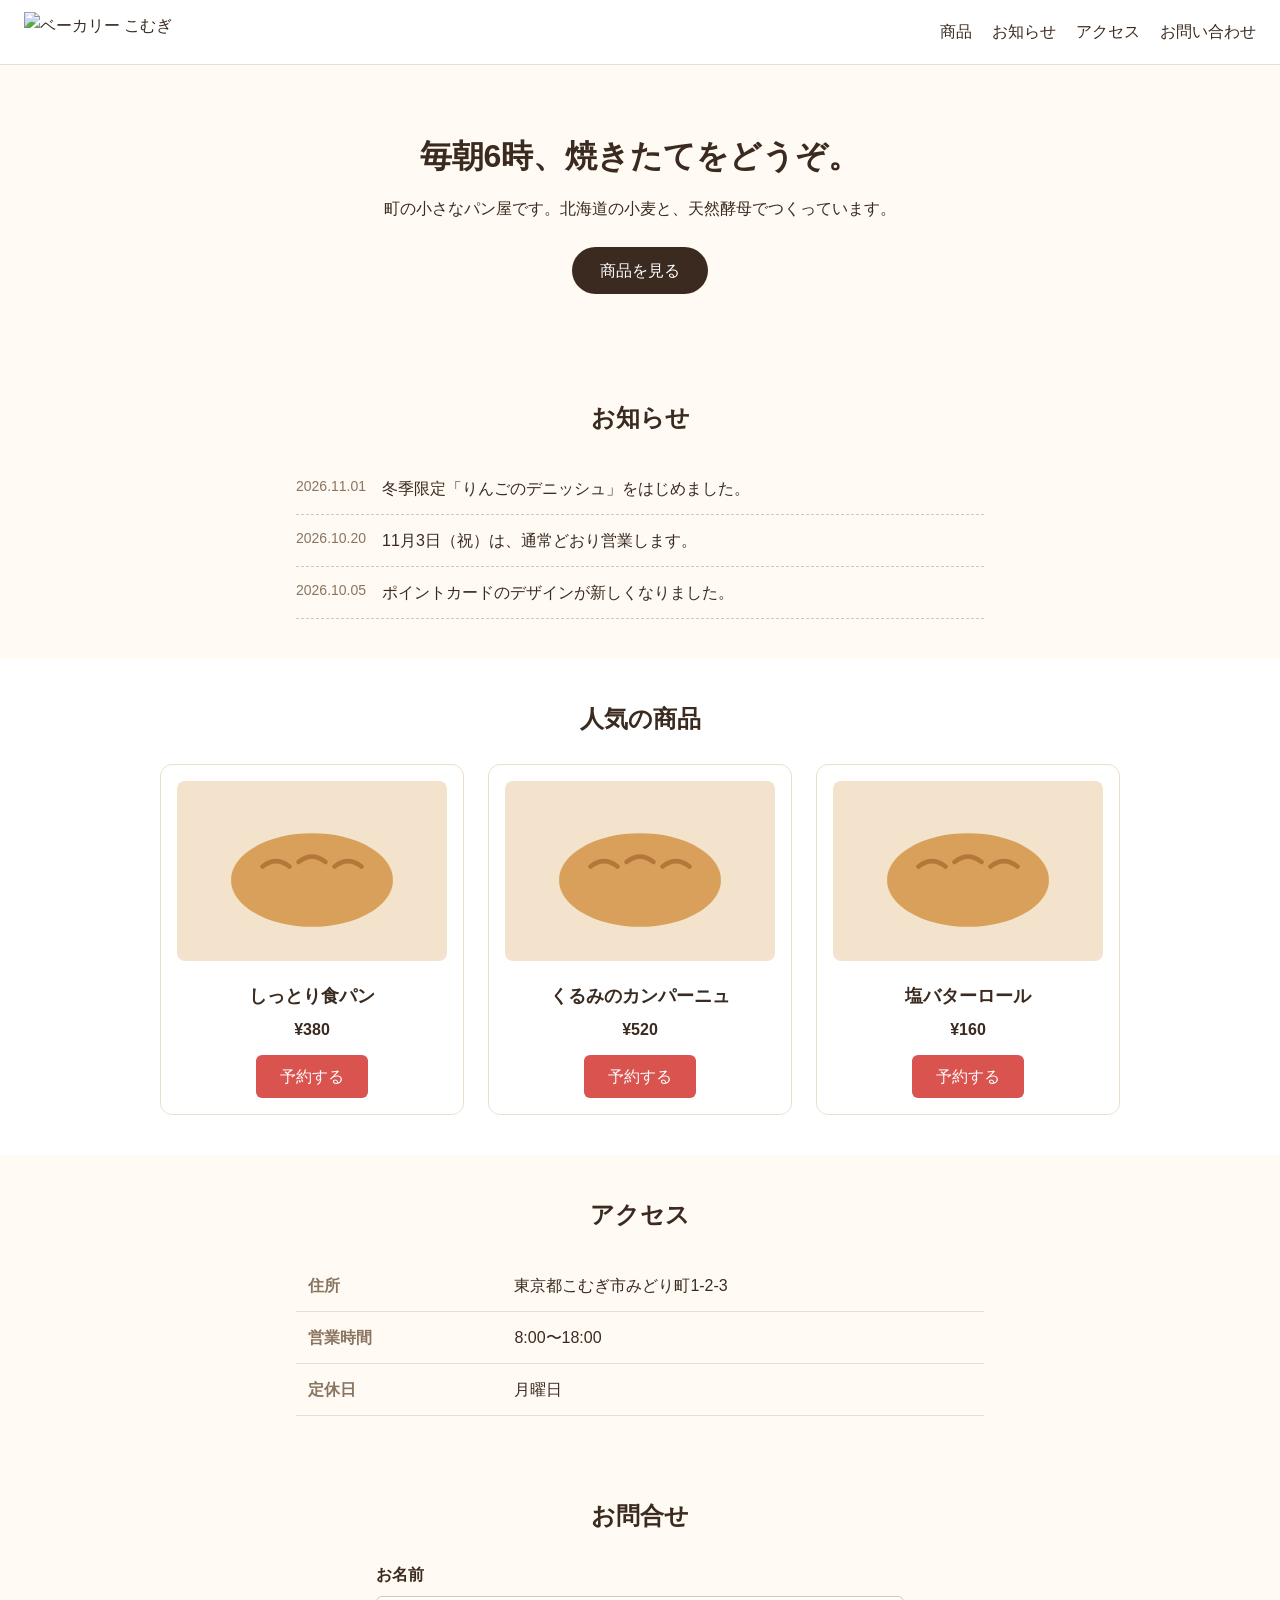
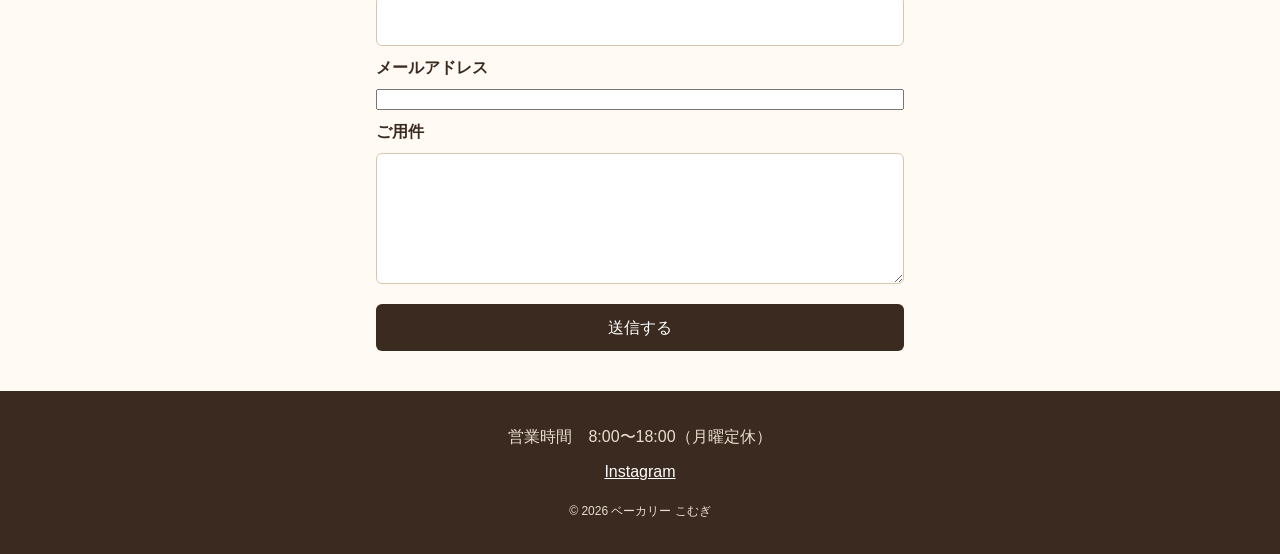
==== 261106 /index.html @ 7a38b8bb "261106 受け取ったまま" ====
<!DOCTYPE html>
<html lang="ja">
<head>
  <meta charset="UTF-8">
  <meta name="viewport" content="width=device-width, initial-scale=1.0">
  <title>Document</title>
  <link rel="stylesheet" href="css/style.css">
</head>
<body>
  <header class="site-header">
    <img class="site-header__logo" src="images/logo.svg" alt="ベーカリー こむぎ">
    <nav>
      <ul class="site-header__nav">
        <li><a class="site-header__link" href="#products">商品</a></li>
        <li><a class="site-header__link" href="#news">お知らせ</a></li>
        <li><a class="site-header__link" href="#acess">アクセス</a></li>
        <li><a class="site-header__link" href="#contact">お問い合わせ</a></li>
      </ul>
    </nav>
  </header>

  <div class="hero">
    <h1 class="hero__title">毎朝6時、焼きたてをどうぞ。</h1>
    <p class="hero__text">町の小さなパン屋です。北海道の小麦と、天然酵母でつくっています。</p>
    <a class="hero__button" href="#products">商品を見る</a>
  </div>

  <section class="news" id="news">
    <h2 class="section-title">お知らせ</h2>
    <ul class="newsList">
      <li class="newsList-item"><span class="date">2026.11.01</span><span class="text">冬季限定「りんごのデニッシュ」をはじめました。</span></li>
      <li class="newsList-item"><span class="date">2026.10.20</span><span class="text">11月3日（祝）は、通常どおり営業します。</span></li>
      <li class="newsList-item"><span class="date">2026.10.05</span><span class="text">ポイントカードのデザインが新しくなりました。</span></li>
    </ul>
  </section>

  <section class="products" id="products">
    <h2 class="section-title">人気の商品</h2>
    <div class="products__list">
      <div class="product-card">
        <img class="product-card__image" src="img/bread.svg">
        <h3 class="product-card__name">しっとり食パン</h3>
        <p class="product-card__price">¥380</p>
        <a class="product-card__button" href="#contact">予約する</a>
      </div>
      <div class="product-card">
        <img class="product-card__image" src="img/bread.svg">
        <h3 class="product-card__name">くるみのカンパーニュ</h3>
        <p class="product-card__price">¥520</p>
        <a class="product-card__button" href="#contact">予約する</a>
      </div>
      <div class="product-card">
        <img class="product-card__image" src="img/bread.svg">
        <h3 class="product-card__name">塩バターロール</h3>
        <p class="product-card__price">¥160</p>
        <a class="product-card__button" href="#contact">予約する</a>
      </div>
    </div>
    </div>
  </section>

  <section class="access" id="access">
    <h2 class="section-title">アクセス</h2>
    <table class="access__table">
      <tr><th>住所</th><td>東京都こむぎ市みどり町1-2-3</td></tr>
      <tr><th>営業時間</th><td>8:00〜18:00</td></tr>
      <tr><th>定休日</th><td>月曜日</td></tr>
    </table>
  </section>

  <section class="contact" id="contact">
    <h2 class="section-title">お問合せ</h2>
    <form class="contact__form">
      <label class="contact__label" for="name">お名前</label>
      <input class="contact__input" type="text" id="username" name="name">
      <label class="contact__label" for="email">メールアドレス</label>
      <input type="email" id="email" name="email">
      <label class="contact__label" for="message">ご用件</label>
      <textarea class="contact__input" id="message" name="message" rows="4"></textarea>
      <button class="contact__button" type="submit">送信する</button>
    </form>
  </section>

  <footer class="site-footer">
    <p class="site-footer__hours">営業時間　8:00〜18:00（月曜定休）</p>
    <a class="site-footer__link" href="">Instagram</a>
    <p class="site-footer__copy">© 2026 ベーカリー こむぎ</p>
  </footer>
</body>
</html>
---- 261106 /css/style.css ----
/* ベーカリー こむぎ */
* {
  box-sizing: border-box;
}

body {
  margin: 0;
  font-family: sans-serif;
  color: #3a2a1f;
  background: #fffaf3;
  line-height: 1.7;
}

/* ===== ヘッダー ===== */
.site-header {
  display: flex;
  justify-content: space-between;
  align-items: center;
  padding: 12px 24px;
  background: #fff;
  border-bottom: 1px solid #eadfce;
}

.site-header__logo {
  height: 40px;
}

.site-header__nav {
  display: flex;
  gap: 20px;
  margin: 0;
  padding: 0;
  list-style: none;
}

.site-header__link {
  color: #3a2a1f;
  text-decoration: none;
}

/* ===== メインビジュアル ===== */
.hero {
  width: 1100px;
  margin: 0 auto;
  padding: 64px 24px;
  text-align: center;
}

.hero__title {
  margin: 0 0 12px;
  font-size: 32px;
}

.hero__text {
  margin: 0 0 24px;
}

.hero__button {
  display: inline-block;
  padding: 10px 28px;
  border-radius: 999px;
  background: #3a2a1f;
  color: #fff;
  text-decoration: none;
}

/* ===== 見出し ===== */
.section-title {
  margin: 0 0 24px;
  font-size: 24px;
  text-align: center;
}

/* ===== お知らせ ===== */
.news {
  max-width: 720px;
  margin: 0 auto;
  padding: 40px 16px;
}

.newsList {
  margin: 0;
  padding: 0;
  list-style: none;
}

.newsList-item {
  display: flex;
  gap: 16px;
  padding: 12px 0;
  border-bottom: 1px dashed #d8c7ae;
}

.date {
  color: #8a7560;
  font-size: 14px;
}

/* ===== 商品 ===== */
.products {
  padding: 40px 16px;
  background: #fff;
}

.products__list {
  display: flex;
  gap: 24px;
  max-width: 960px;
  margin: 0 auto;
}

.product-card {
  flex: 1;
  padding: 16px;
  border: 1px solid #eadfce;
  border-radius: 12px;
  text-align: center;
}

.product-card__image {
  width: 100%;
  border-radius: 8px;
}

.product-card__name {
  margin: 12px 0 4px;
  font-size: 18px;
}

.product-card__price {
  margin: 0 0 12px;
  font-weight: bold;
}

.products .product-card .product-card__button {
  display: inline-block;
  padding: 8px 24px;
  border-radius: 6px;
  background: #d9534f;
  color: #fff;
  text-decoration: none;
}

.product-card__button:hover {
  background: #a63f2c;
}

/* ===== アクセス ===== */
.access {
  max-width: 720px;
  margin: 0 auto;
  padding: 40px 16px;
}

.access__table {
  width: 100%;
  border-collapse: collapse;
}

.access__table th,
.access__table td {
  padding: 12px;
  border-bottom: 1px solid #eadfce;
  text-align: left;
}

.access__table th {
  width: 30%;
  color: #8a7560;
}

/* ===== お問い合わせ ===== */
.contact {
  max-width: 560px;
  margin: 0 auto;
  padding: 40px 16px;
}

.contact__form {
  display: grid;
  gap: 8px;
}

.contact__label {
  font-weight: bold;
}

.contact__input {
  padding: 10px;
  border: 1px solid #d8c7ae;
  border-radius: 6px;
  font: inherit;
}

.contact__input:focus {
  outline: 3px solid #c8553d;
}

.contact__button {
  margin-top: 12px;
  padding: 10px;
  border: none;
  border-radius: 6px;
  background: #3a2a1f;
  color: #fff;
  font: inherit;
}

/* ===== フッター ===== */
.site-footer {
  padding: 32px 16px;
  background: #3a2a1f;
  color: #eadfce;
  text-align: center;
}

.site-footer__hours {
  margin: 0 0 8px;
}

.site-footer__link {
  color: #fff;
}

.site-footer__copy {
  margin: 16px 0 0;
  font-size: 12px;
}

@media (max-width: 600px) {
  .site-header {
    flex-direction: column;
    gap: 8px;
  }

  .products__list {
    flex-direction: column;
  }
}
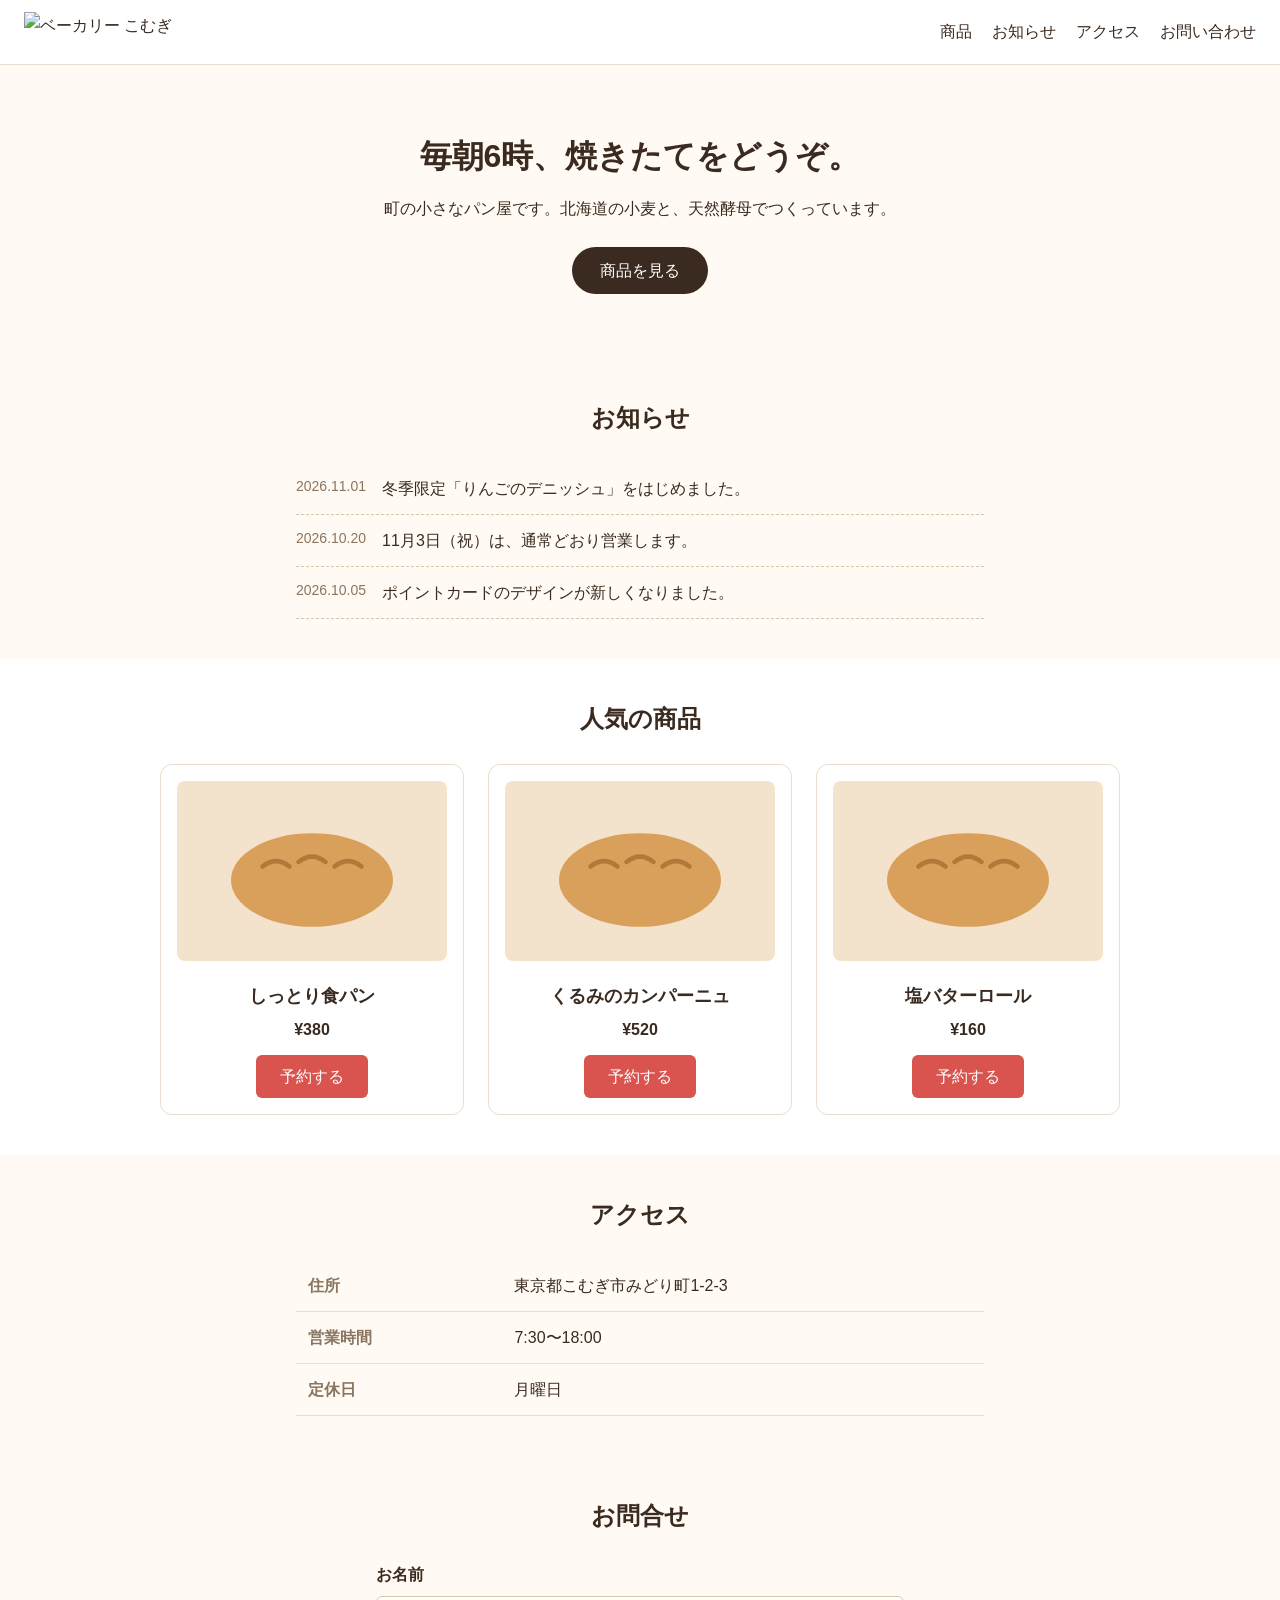
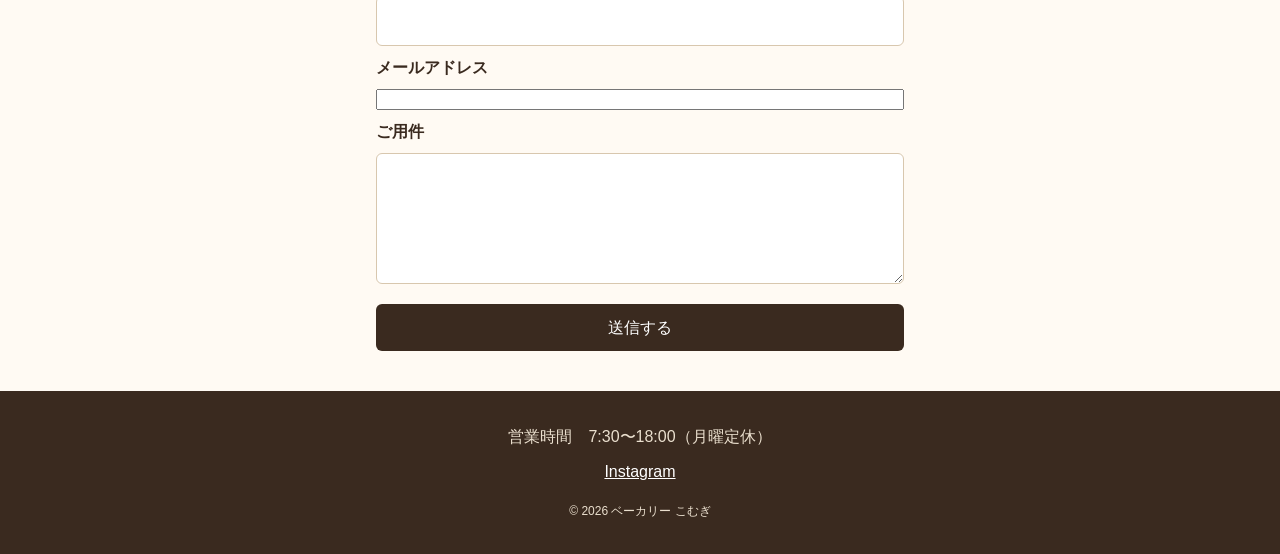
==== commit c0ee9a27: "KMG-101" ====
--- a/261106 /index.html
+++ b/261106 /index.html
@@ -63,7 +63,7 @@
     <h2 class="section-title">アクセス</h2>
     <table class="access__table">
       <tr><th>住所</th><td>東京都こむぎ市みどり町1-2-3</td></tr>
-      <tr><th>営業時間</th><td>8:00〜18:00</td></tr>
+      <tr><th>営業時間</th><td>7:30〜18:00</td></tr>
       <tr><th>定休日</th><td>月曜日</td></tr>
     </table>
   </section>
@@ -82,7 +82,7 @@
   </section>
 
   <footer class="site-footer">
-    <p class="site-footer__hours">営業時間　8:00〜18:00（月曜定休）</p>
+    <p class="site-footer__hours">営業時間　7:30〜18:00（月曜定休）</p>
     <a class="site-footer__link" href="">Instagram</a>
     <p class="site-footer__copy">© 2026 ベーカリー こむぎ</p>
   </footer>
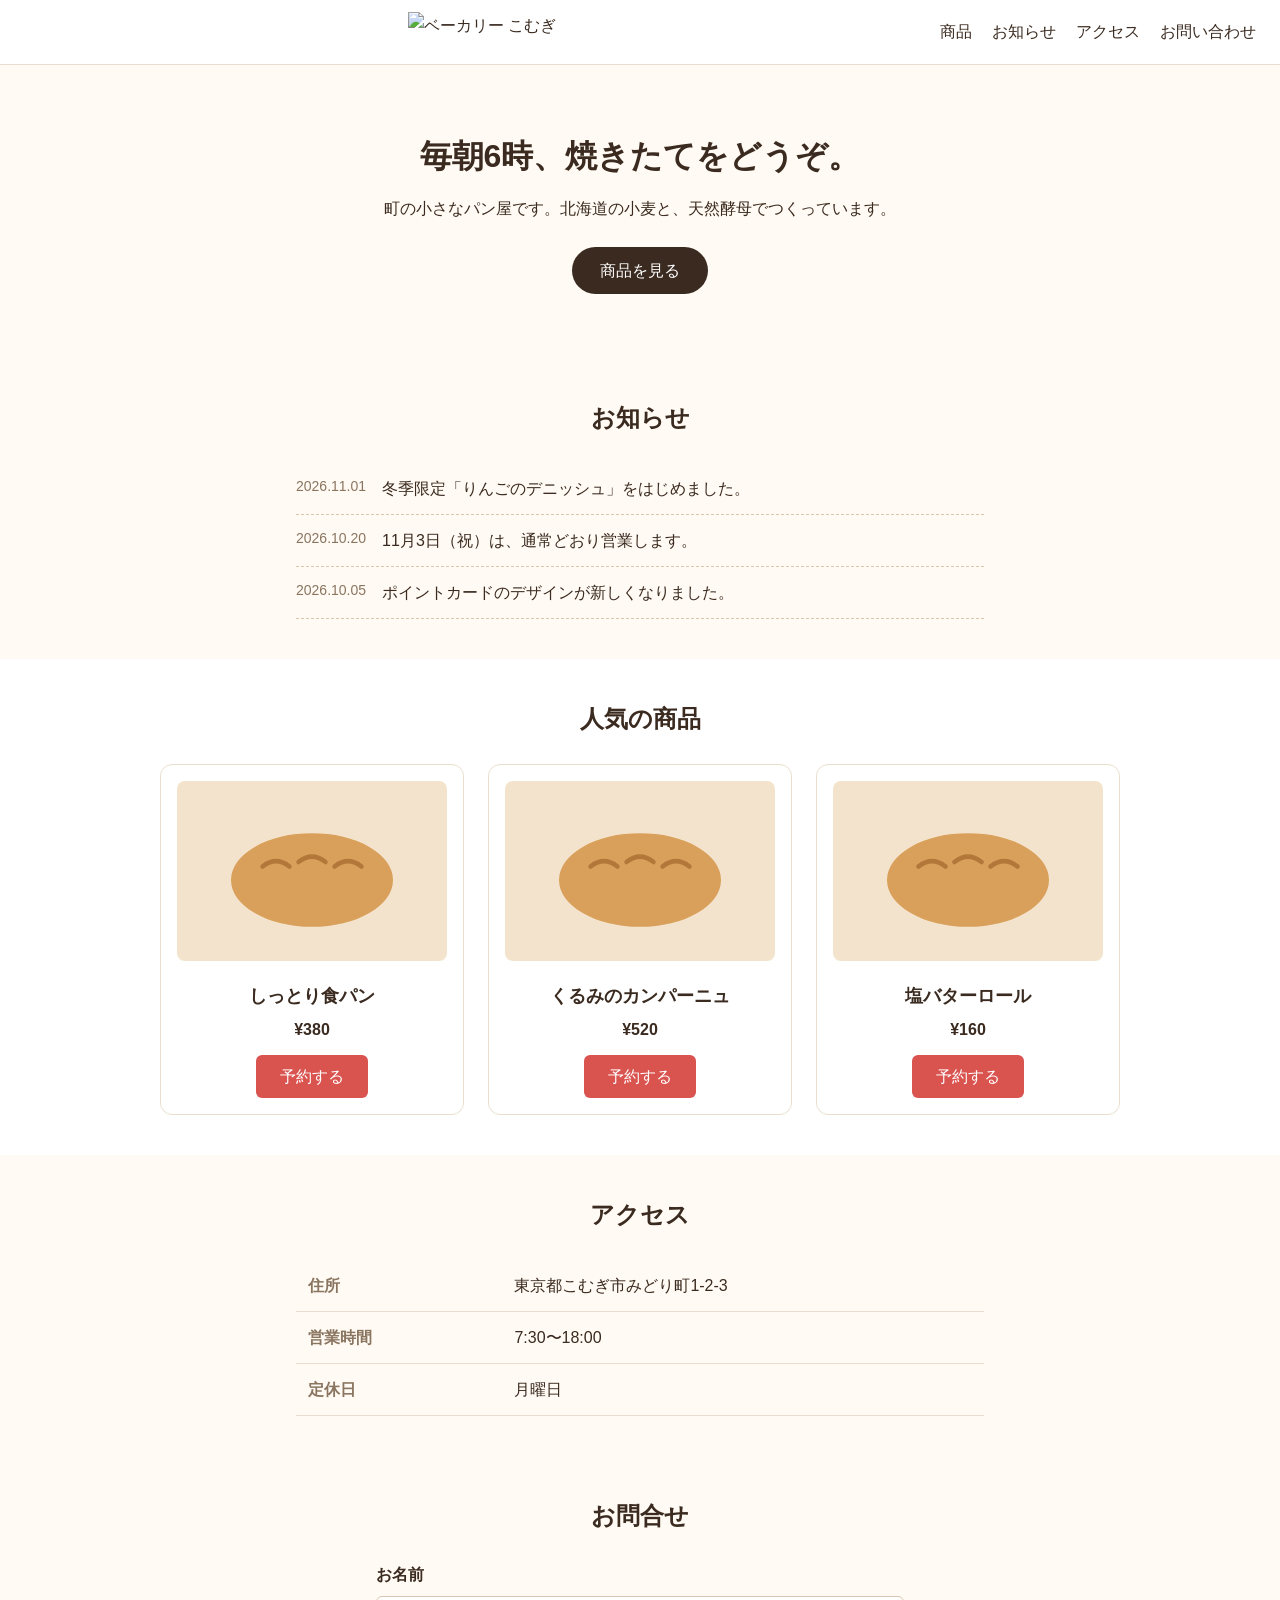
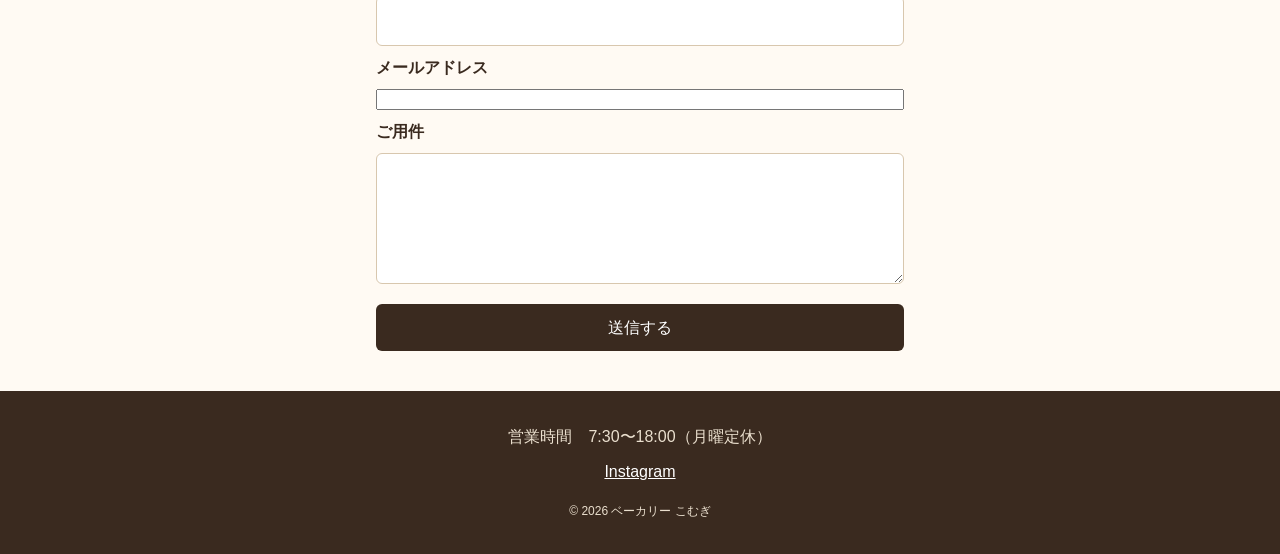
==== commit 7bf78405: "KMG-103" ====
--- a/261106 /index.html
+++ b/261106 /index.html
@@ -8,12 +8,12 @@
 </head>
 <body>
   <header class="site-header">
-    <img class="site-header__logo" src="images/logo.svg" alt="ベーカリー こむぎ">
+   <a href="index.html"></a> <img class="site-header__logo" src="images/logo.svg" alt="ベーカリー こむぎ"></a>
     <nav>
       <ul class="site-header__nav">
         <li><a class="site-header__link" href="#products">商品</a></li>
         <li><a class="site-header__link" href="#news">お知らせ</a></li>
-        <li><a class="site-header__link" href="#acess">アクセス</a></li>
+        <li><a class="site-header__link" href="#access">アクセス</a></li>
         <li><a class="site-header__link" href="#contact">お問い合わせ</a></li>
       </ul>
     </nav>
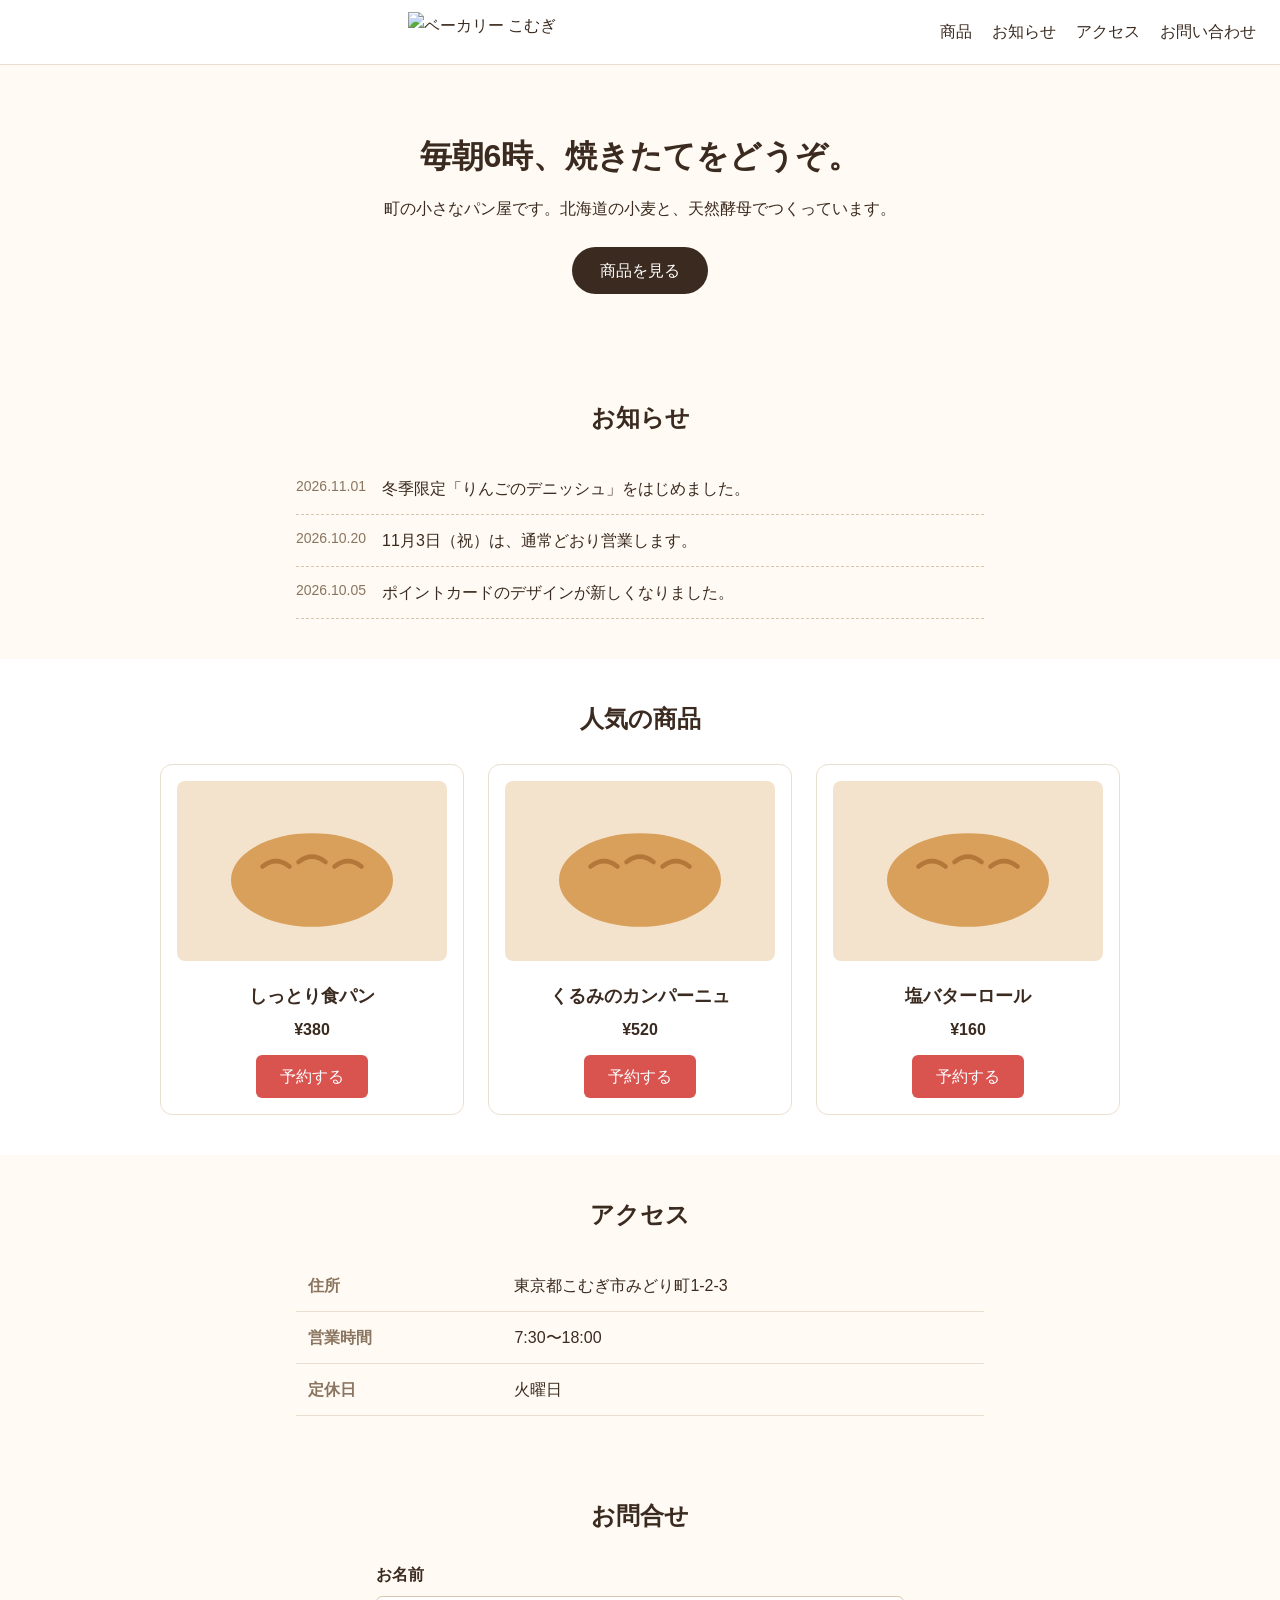
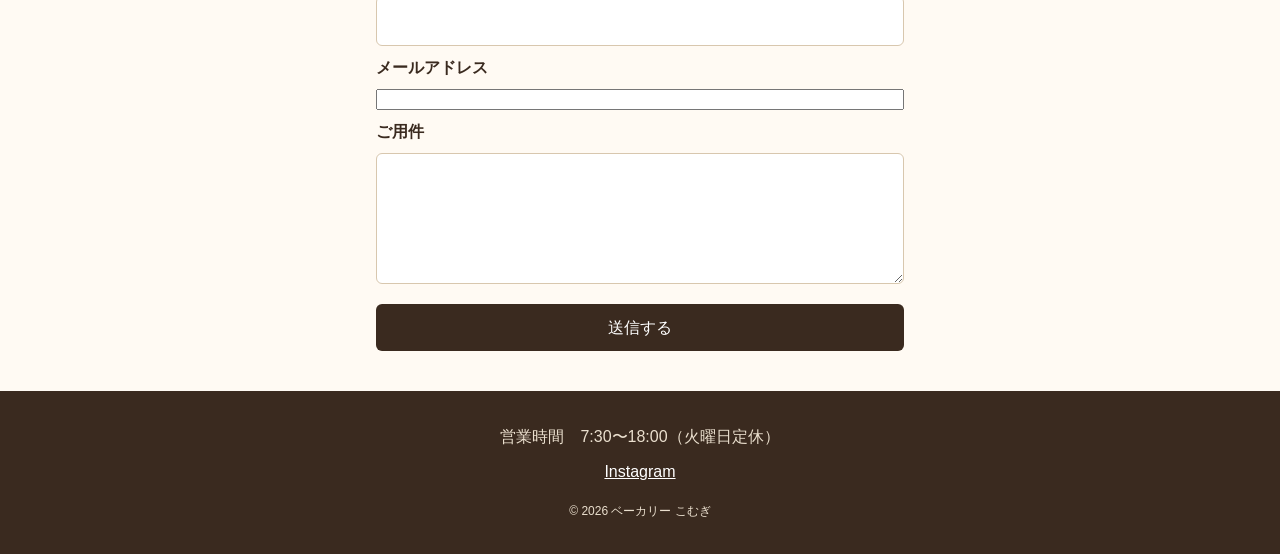
==== commit 3d42c2c1: "KMG-111" ====
--- a/261106 /index.html
+++ b/261106 /index.html
@@ -64,7 +64,7 @@
     <table class="access__table">
       <tr><th>住所</th><td>東京都こむぎ市みどり町1-2-3</td></tr>
       <tr><th>営業時間</th><td>7:30〜18:00</td></tr>
-      <tr><th>定休日</th><td>月曜日</td></tr>
+      <tr><th>定休日</th><td>火曜日</td></tr>
     </table>
   </section>
 
@@ -82,7 +82,7 @@
   </section>
 
   <footer class="site-footer">
-    <p class="site-footer__hours">営業時間　7:30〜18:00（月曜定休）</p>
+    <p class="site-footer__hours">営業時間　7:30〜18:00（火曜日定休）</p>
     <a class="site-footer__link" href="">Instagram</a>
     <p class="site-footer__copy">© 2026 ベーカリー こむぎ</p>
   </footer>
--- a/261106 /css/style.css
+++ b/261106 /css/style.css
@@ -40,7 +40,7 @@
 
 /* ===== メインビジュアル ===== */
 .hero {
-  width: 1100px;
+  width: 100%;
   margin: 0 auto;
   padding: 64px 24px;
   text-align: center;
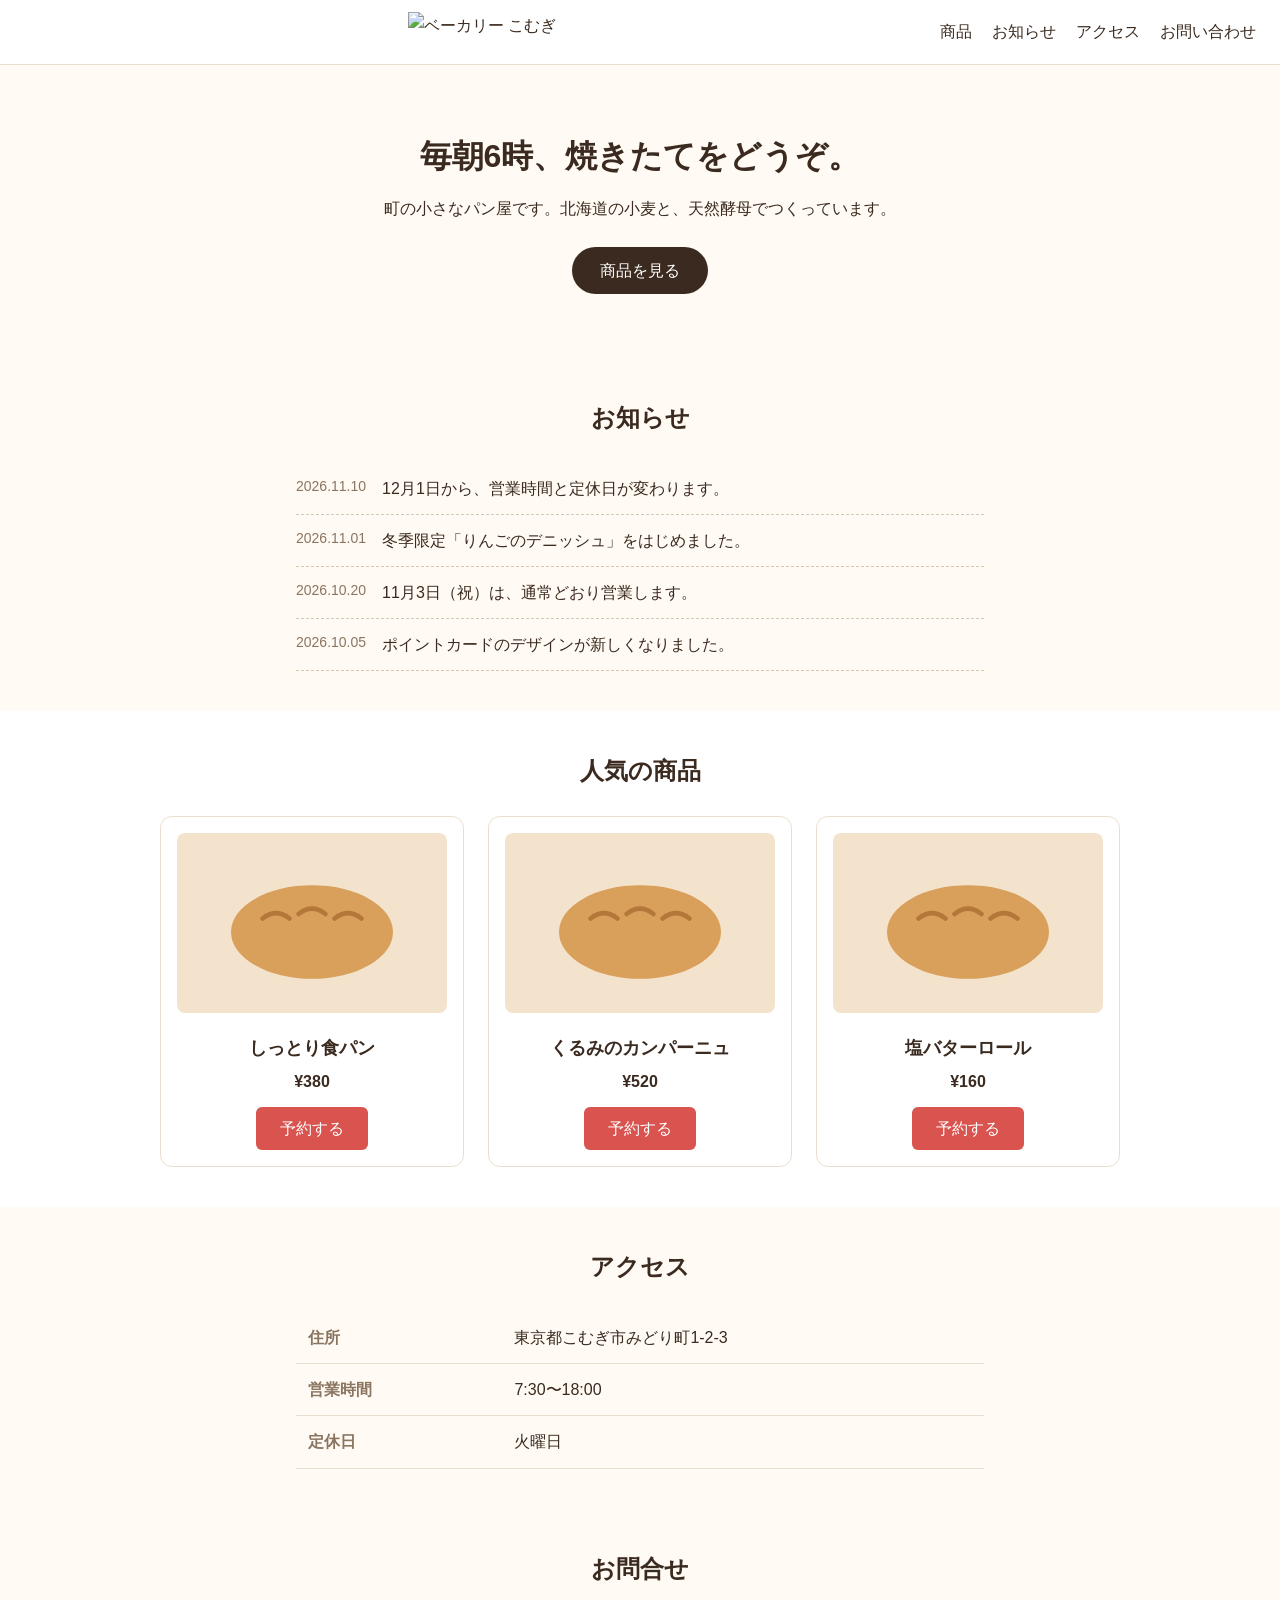
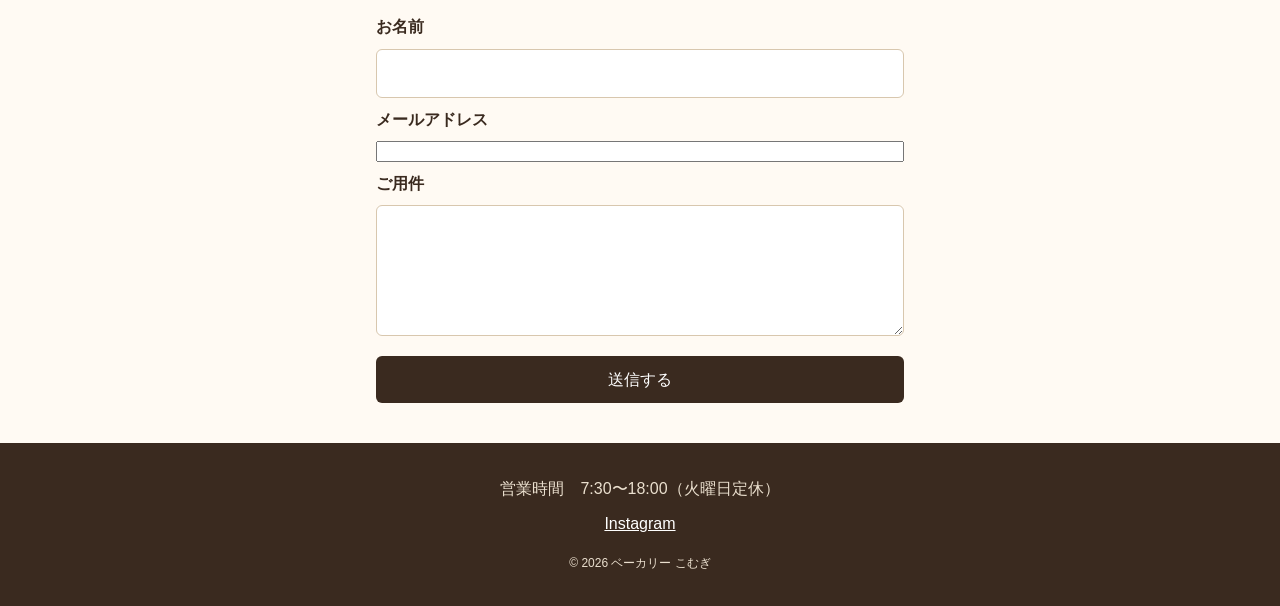
==== commit d7eebcfd: "KMG-112" ====
--- a/261106 /index.html
+++ b/261106 /index.html
@@ -27,7 +27,7 @@
 
   <section class="news" id="news">
     <h2 class="section-title">お知らせ</h2>
-    <ul class="newsList">
+    <ul class="newsList"><li class="newsList-item"><span class="date">2026.11.10</span><span class="text">12月1日から、営業時間と定休日が変わります。</span></li>
       <li class="newsList-item"><span class="date">2026.11.01</span><span class="text">冬季限定「りんごのデニッシュ」をはじめました。</span></li>
       <li class="newsList-item"><span class="date">2026.10.20</span><span class="text">11月3日（祝）は、通常どおり営業します。</span></li>
       <li class="newsList-item"><span class="date">2026.10.05</span><span class="text">ポイントカードのデザインが新しくなりました。</span></li>
